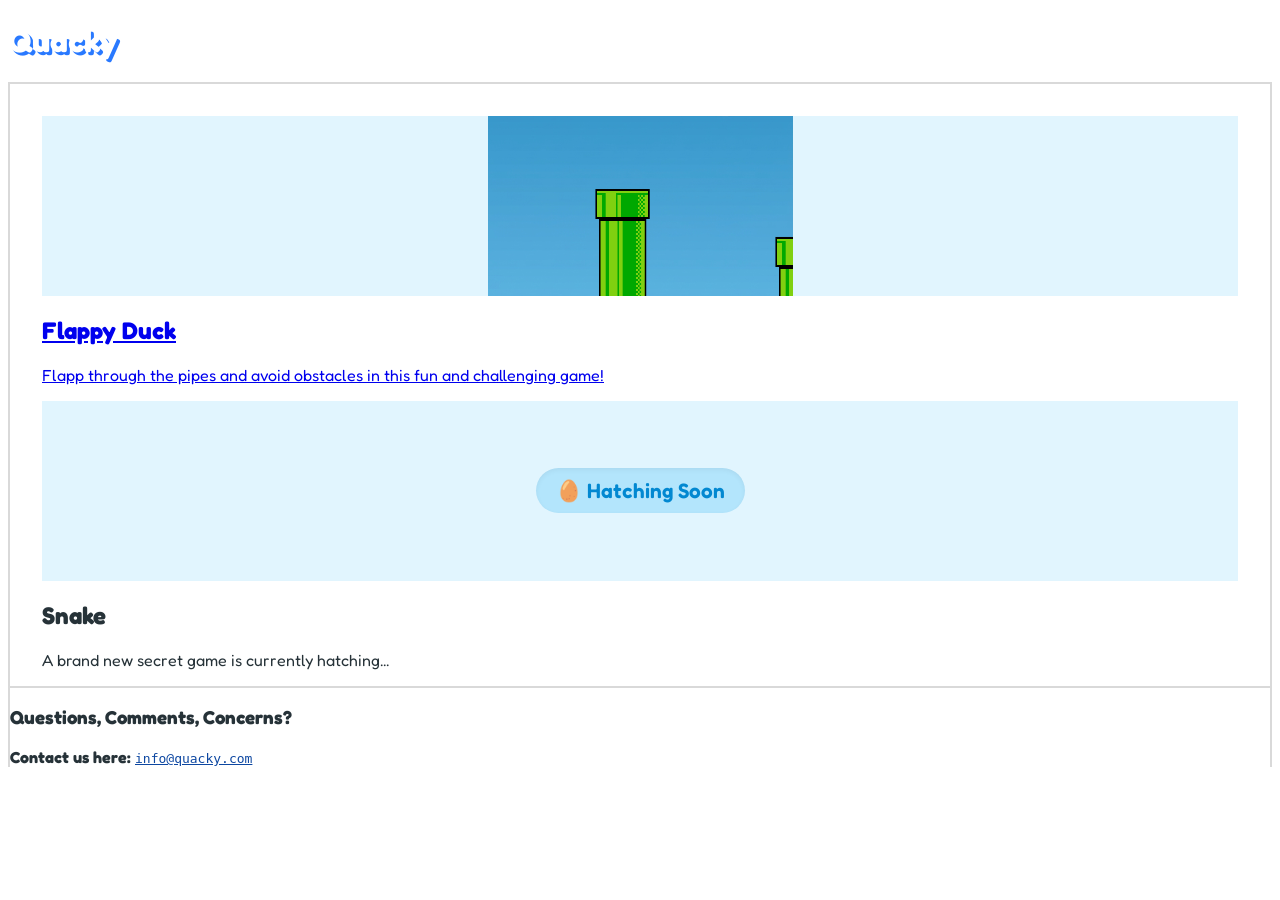
==== index.html @ d205bb03 "Initial Commit" ====
<!DOCTYPE html>
<html lang="en">
<head>
    <meta charset="UTF-8">
    <meta name="viewport" content="width=device-width, initial-scale=1.0">
    <title>Quacky</title>
    <link href="bootstrap-5.3.3-dist/css/bootstrap.min.css" rel="stylesheet">
    <script src="bootstrap-5.3.3-dist/js/bootstrap.bundle.min.js"></script>
    <link rel="stylesheet" href="main.css">
</head>
<body class="d-flex flex-column min-vh-100">

    <!-- Header / Banner -->
    <header class="text-center py-5">
        <h1 class="display-3 fw-bold text-primary drop-shadow">Quacky</h1>
    </header>

    <!-- Unified Frame Wrapper (Top, Left, and Right lines start here and go down to the contact line) -->
    <div class="container my-4 flex-grow-1 arcadeFrame d-flex flex-column">
        
        <!-- Main Game Grid Container -->
        <main class="my-4 flex-grow-1">
            <div class="row g-4 justify-content-center" id="gameGrid">
                <!-- Dynamic cards load here -->
            </div>
        </main>

        <!-- Footer / Contact Section (The top border here serves as the contact line where the side lines touch) -->
        <footer class="footerDivider text-center py-4 text-muted mt-auto">
            <h3 class="fw-bold text-primary">Questions, Comments, Concerns?</h3>
            <p class="mb-0 text-muted"><strong>Contact us here: </strong><code><a id="contactMail" href="mailto:info@quacky.com" class="text-decoration-underline">info@quacky.com</a></code></p>
        </footer>

    </div>

    <script src="main.js"></script>
</body>
</html>
---- main.css ----
/* ==========================================
   QUACKY ARCADE: Custom Kids Theme
   ========================================== */

@import url('https://fonts.googleapis.com/css2?family=Fredoka:wght@400;600;700&display=swap');

:root {
    --bs-body-bg: #76C0EC; /* Your custom light blue background */
}

body {
    font-family: 'Fredoka', cursive, sans-serif;
    color: #263238;
}

/* Header Text Styling */
header h1 {
    color: #ffffff !important;
    text-shadow: 3px 3px 0px #2979ff;
}

/* Footer Contact Link */
footer a#contactMail {
    color: #0d47a1 !important;
}

/* Game Image Wrapper */
/* Game Image Wrapper */
.gameImageWrapper {
    width: 100%;
    height: 180px;
    background-color: #e1f5fe;
    display: flex;
    align-items: center;
    justify-content: center;
    overflow: hidden;
}

/* Placeholder for Coming Soon */
.placeholderText {
    font-size: 1.3rem;
    font-weight: 600;
    color: #0288d1;
    background: #b3e5fc;
    padding: 10px 20px;
    border-radius: 50px;
    box-shadow: inset 0 2px 5px rgba(0,0,0,0.05);
}

/* Bouncy Hover Effect for Cards */
.gameCardHover {
    transition: transform 0.2s ease, box-shadow 0.2s ease, border-color 0.2s ease;
}

.gameCardHover:hover {
    transform: translateY(-8px) scale(1.02);
    box-shadow: 0 1rem 3rem rgba(0,0,0,0.2) !important;
    border-color: #ffffff !important;
}

/* ==========================================
   LAYOUT BORDERS & DIVIDERS
   ========================================== */

/* The outer frame holding the top, left, and right lines */
.arcadeFrame {
    border-top: 2px solid rgba(0, 0, 0, 0.15);
    border-left: 2px solid rgba(0, 0, 0, 0.15);
    border-right: 2px solid rgba(0, 0, 0, 0.15);
    padding-top: 2rem;
    padding-left: 2rem;
    padding-right: 2rem;
}

/* The contact line at the top of the footer where the side lines terminate */
.footerDivider {
    border-top: 2px solid rgba(0, 0, 0, 0.15);
    width: 100%;
    margin-left: -2rem; /* Expands the line to touch the left and right borders */
    width: calc(100% + 4rem); /* Matches the wrapper padding */
}
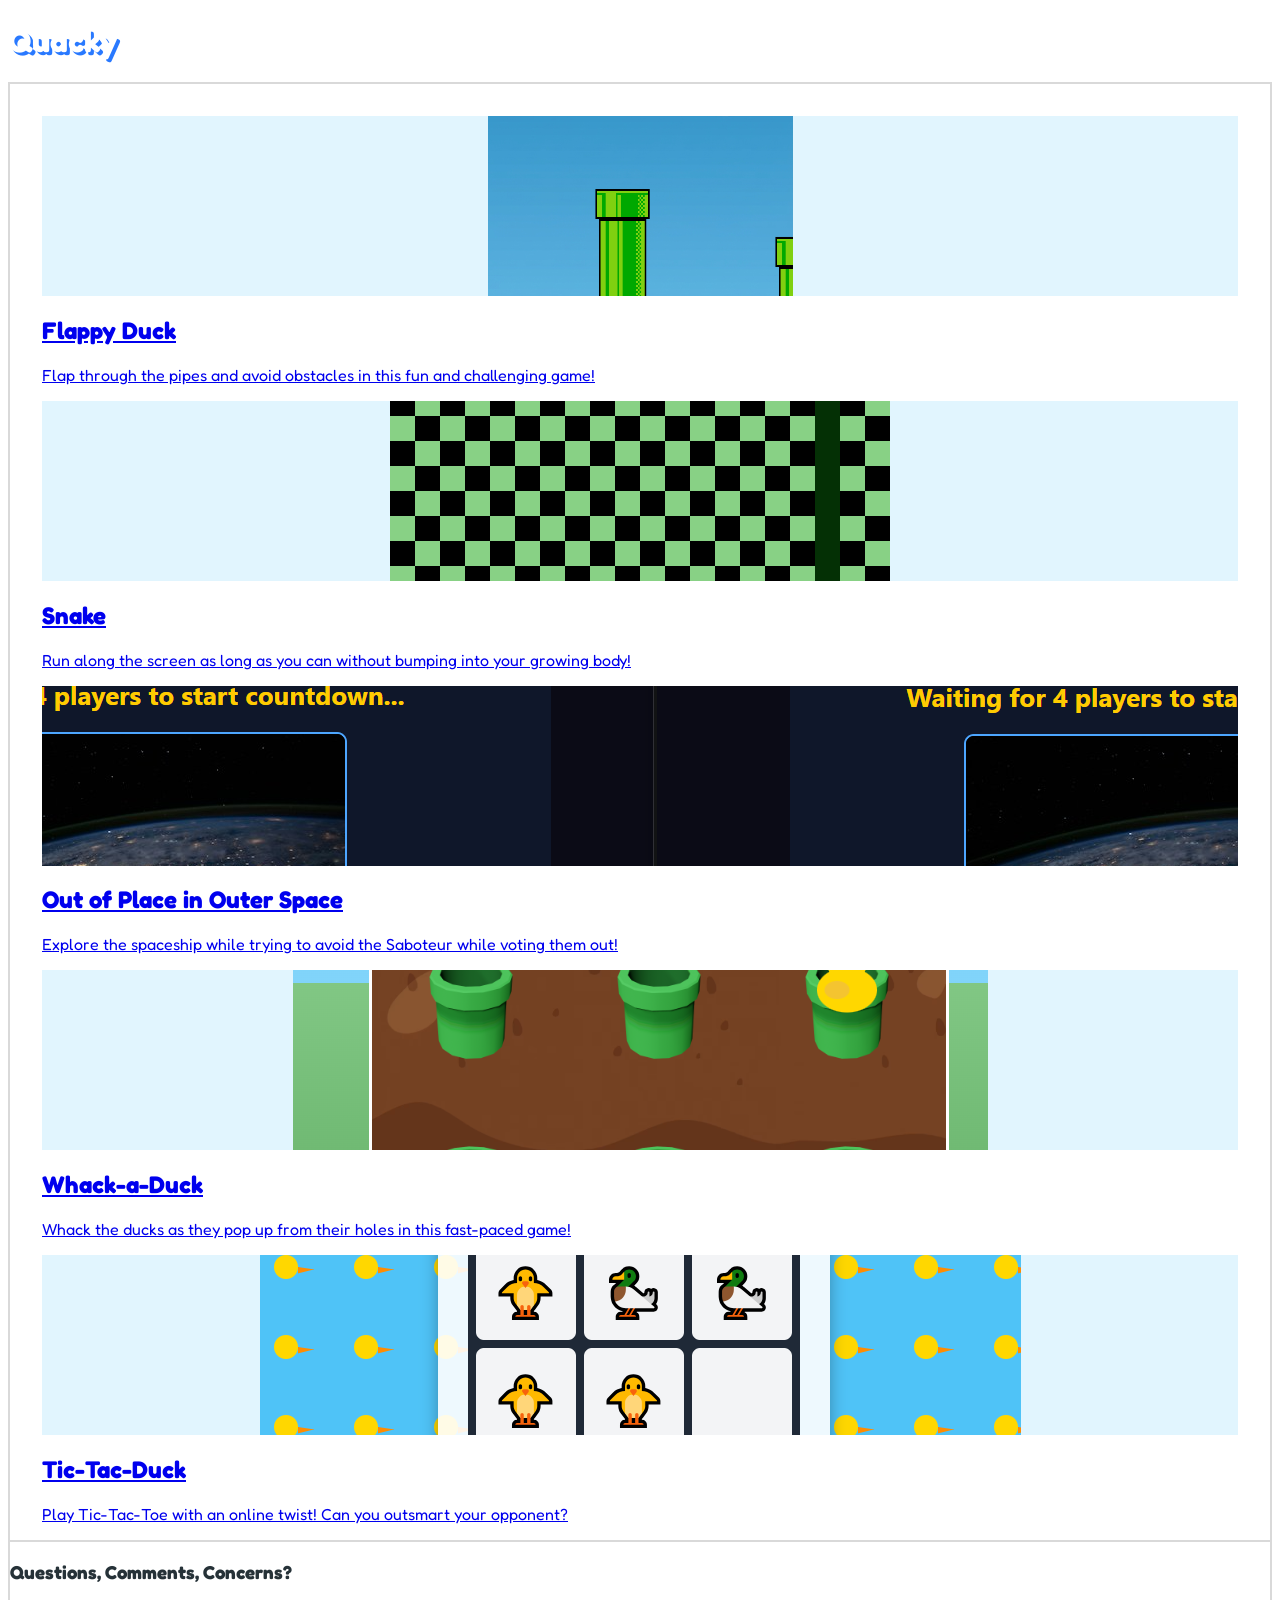
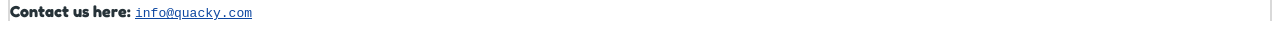
==== commit 23988ce6: "Pre-Publishing Version 2.0" ====
--- a/index.html
+++ b/index.html
@@ -4,8 +4,8 @@
     <meta charset="UTF-8">
     <meta name="viewport" content="width=device-width, initial-scale=1.0">
     <title>Quacky</title>
-    <link href="bootstrap-5.3.3-dist/css/bootstrap.min.css" rel="stylesheet">
-    <script src="bootstrap-5.3.3-dist/js/bootstrap.bundle.min.js"></script>
+    <link href="/bootstrap-5.3.3-dist/css/bootstrap.min.css" rel="stylesheet">
+    <script src="/bootstrap-5.3.3-dist/js/bootstrap.bundle.min.js"></script>
     <link rel="stylesheet" href="main.css">
 </head>
 <body class="d-flex flex-column min-vh-100">
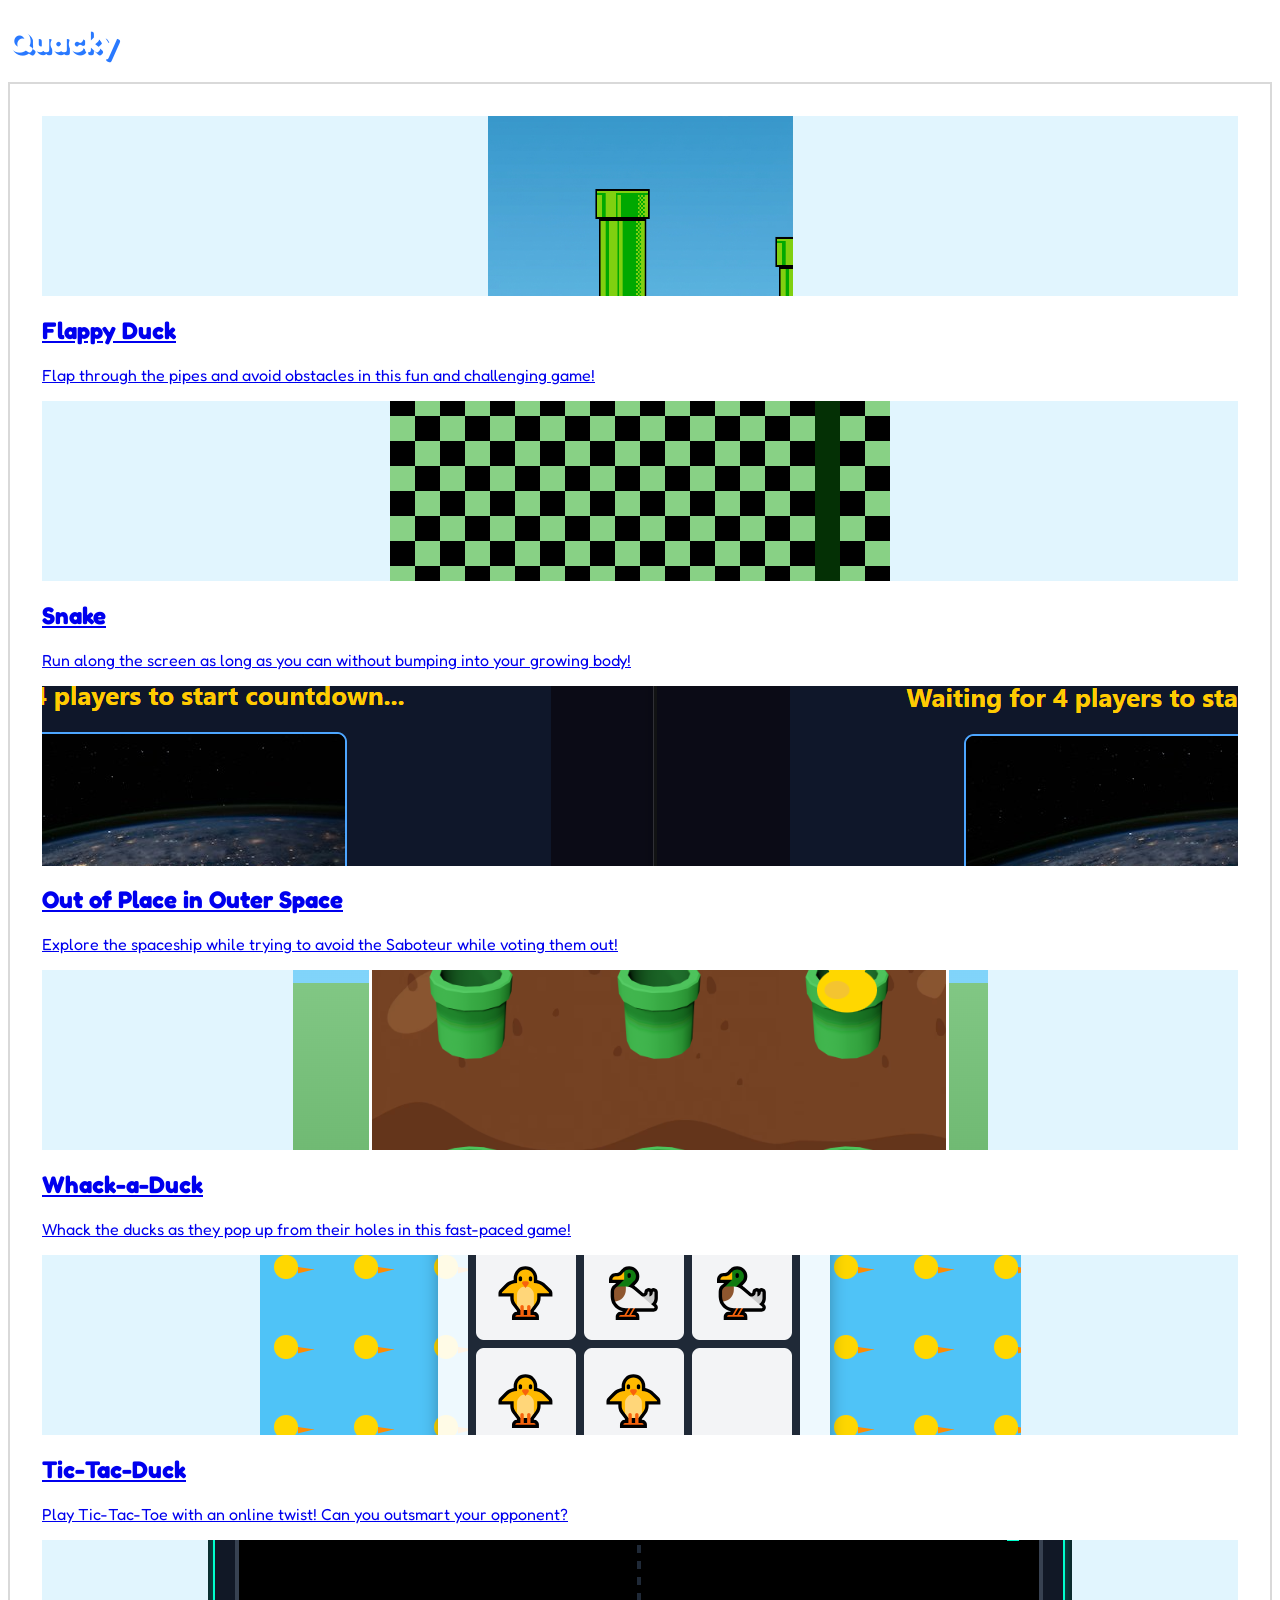
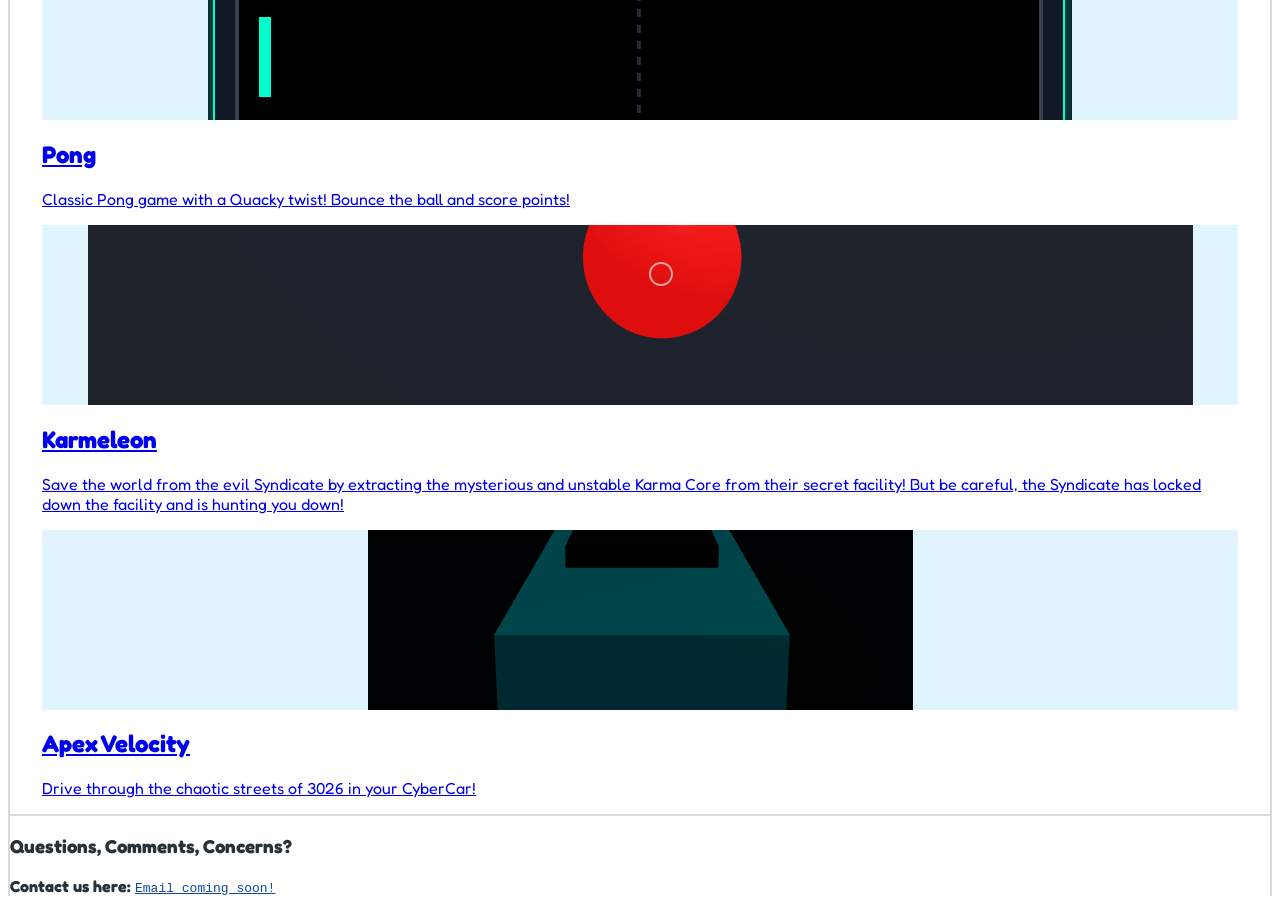
==== commit c6086f69: "Published Version 1.0" ====
--- a/index.html
+++ b/index.html
@@ -7,6 +7,7 @@
     <link href="/bootstrap-5.3.3-dist/css/bootstrap.min.css" rel="stylesheet">
     <script src="/bootstrap-5.3.3-dist/js/bootstrap.bundle.min.js"></script>
     <link rel="stylesheet" href="main.css">
+    <link rel="icon" type="image/svg+xml" href="data:image/svg+xml;utf8,<svg xmlns='http://www.w3.org/2000/svg' viewBox='0 0 64 64'><circle cx='32' cy='32' r='30' fill='%234fc3f7' stroke='%23ffffff' stroke-width='3'/><circle cx='32' cy='34' r='16' fill='%23FFD700'/><path d='M 46 32 C 52 32, 54 35, 46 38 Z' fill='%23FF8C00'/><circle cx='38' cy='28' r='2.5' fill='%23000000'/><circle cx='39' cy='27' r='0.8' fill='%23ffffff'/></svg>">
 </head>
 <body class="d-flex flex-column min-vh-100">
 
@@ -28,7 +29,7 @@
         <!-- Footer / Contact Section (The top border here serves as the contact line where the side lines touch) -->
         <footer class="footerDivider text-center py-4 text-muted mt-auto">
             <h3 class="fw-bold text-primary">Questions, Comments, Concerns?</h3>
-            <p class="mb-0 text-muted"><strong>Contact us here: </strong><code><a id="contactMail" href="mailto:info@quacky.com" class="text-decoration-underline">info@quacky.com</a></code></p>
+            <p class="mb-0 text-muted"><strong>Contact us here: </strong><code><a id="contactMail" href="#" class="text-decoration-underline">Email coming soon!</a></code></p>
         </footer>
 
     </div>
--- a/main.css
+++ b/main.css
@@ -1,5 +1,5 @@
 /* ==========================================
-   QUACKY ARCADE: Custom Kids Theme
+   QUACKY ARCADE: CSS STYLES
    ========================================== */
 
 @import url('https://fonts.googleapis.com/css2?family=Fredoka:wght@400;600;700&display=swap');
@@ -23,8 +23,6 @@
 footer a#contactMail {
     color: #0d47a1 !important;
 }
-
-/* Game Image Wrapper */
 /* Game Image Wrapper */
 .gameImageWrapper {
     width: 100%;
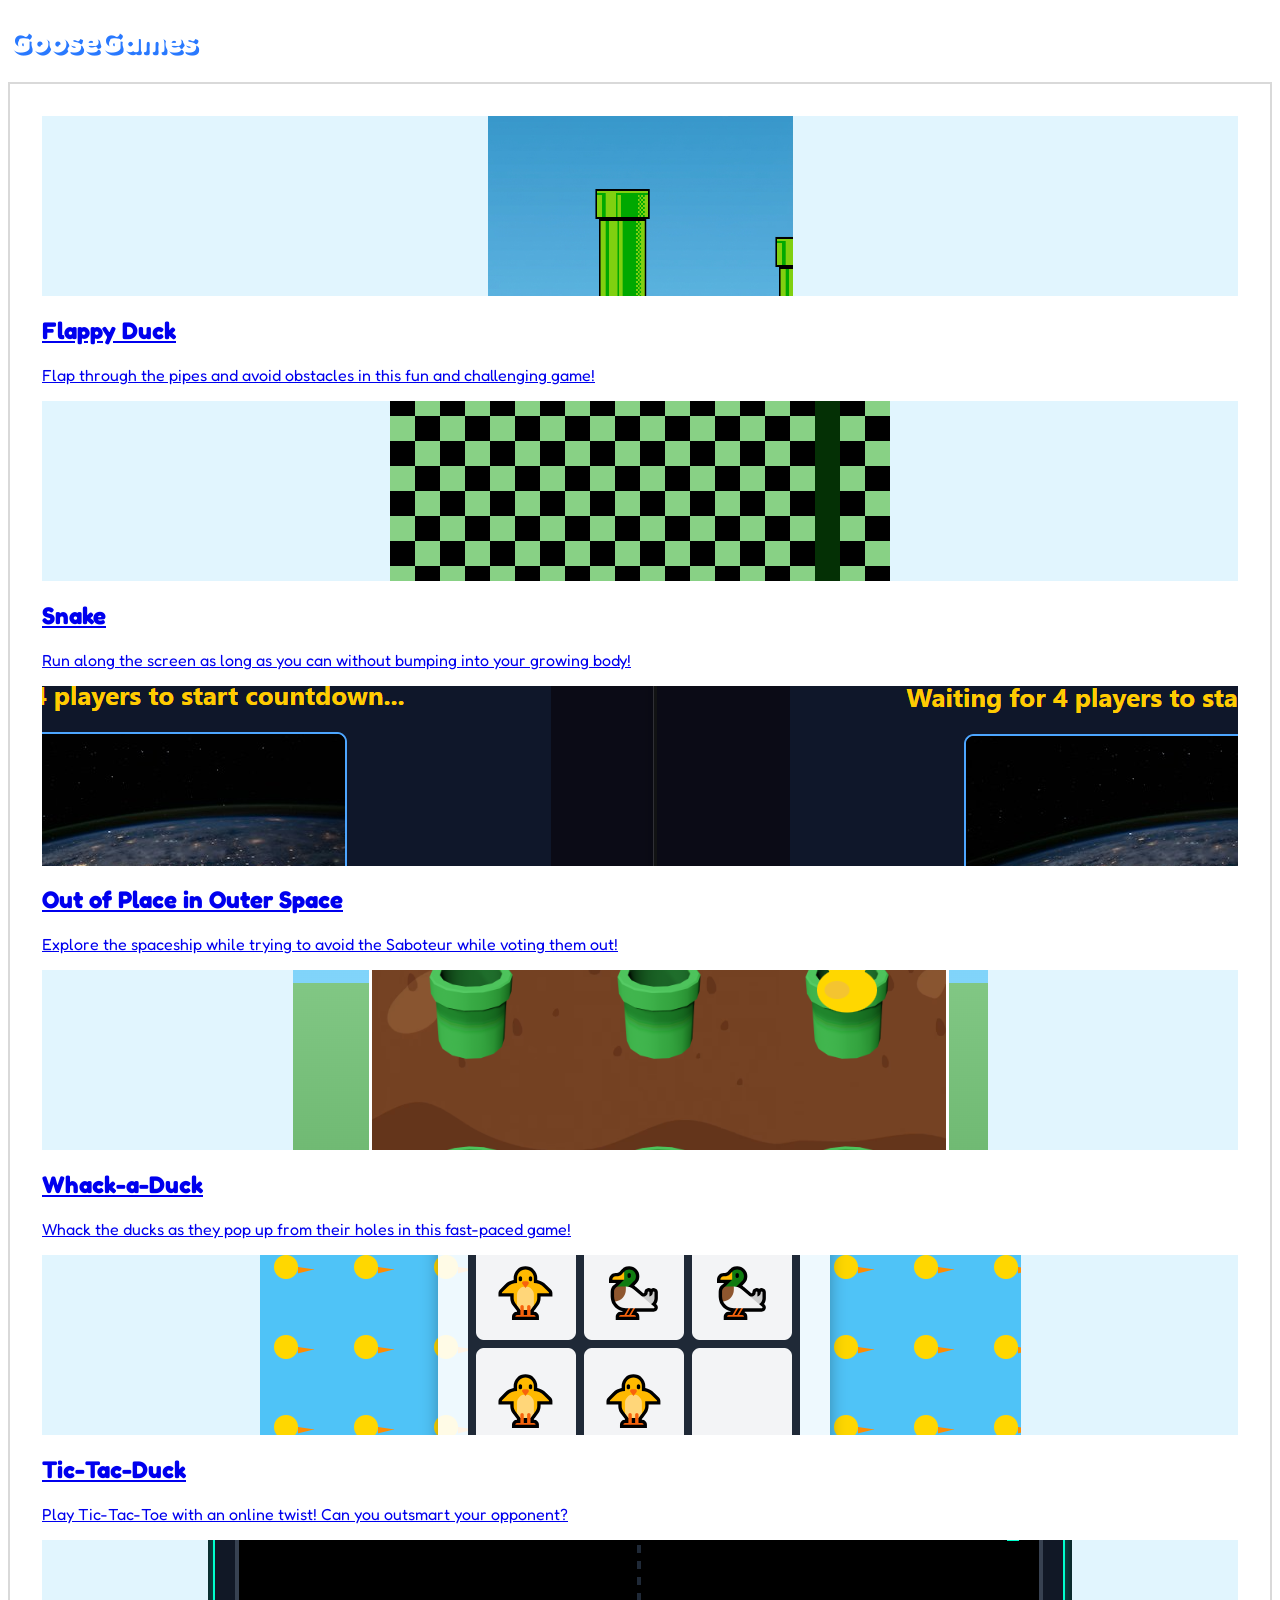
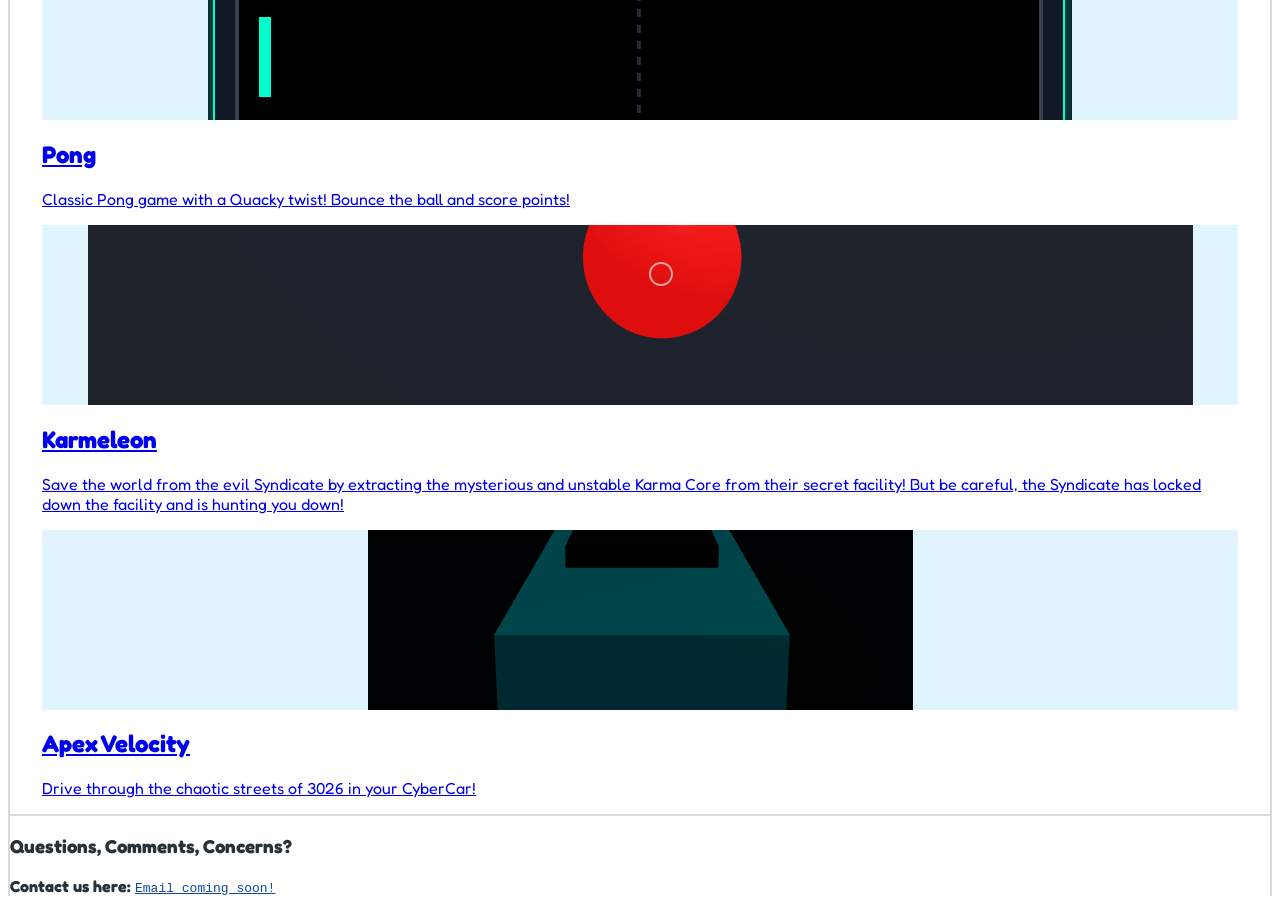
==== commit e3397a9f: "Site Version 2.0" ====
--- a/index.html
+++ b/index.html
@@ -3,7 +3,7 @@
 <head>
     <meta charset="UTF-8">
     <meta name="viewport" content="width=device-width, initial-scale=1.0">
-    <title>Quacky</title>
+    <title>GooseGames</title>
     <link href="/bootstrap-5.3.3-dist/css/bootstrap.min.css" rel="stylesheet">
     <script src="/bootstrap-5.3.3-dist/js/bootstrap.bundle.min.js"></script>
     <link rel="stylesheet" href="main.css">
@@ -13,7 +13,7 @@
 
     <!-- Header / Banner -->
     <header class="text-center py-5">
-        <h1 class="display-3 fw-bold text-primary drop-shadow">Quacky</h1>
+        <h1 class="display-3 fw-bold text-primary drop-shadow">GooseGames</h1>
     </header>
 
     <!-- Unified Frame Wrapper (Top, Left, and Right lines start here and go down to the contact line) -->
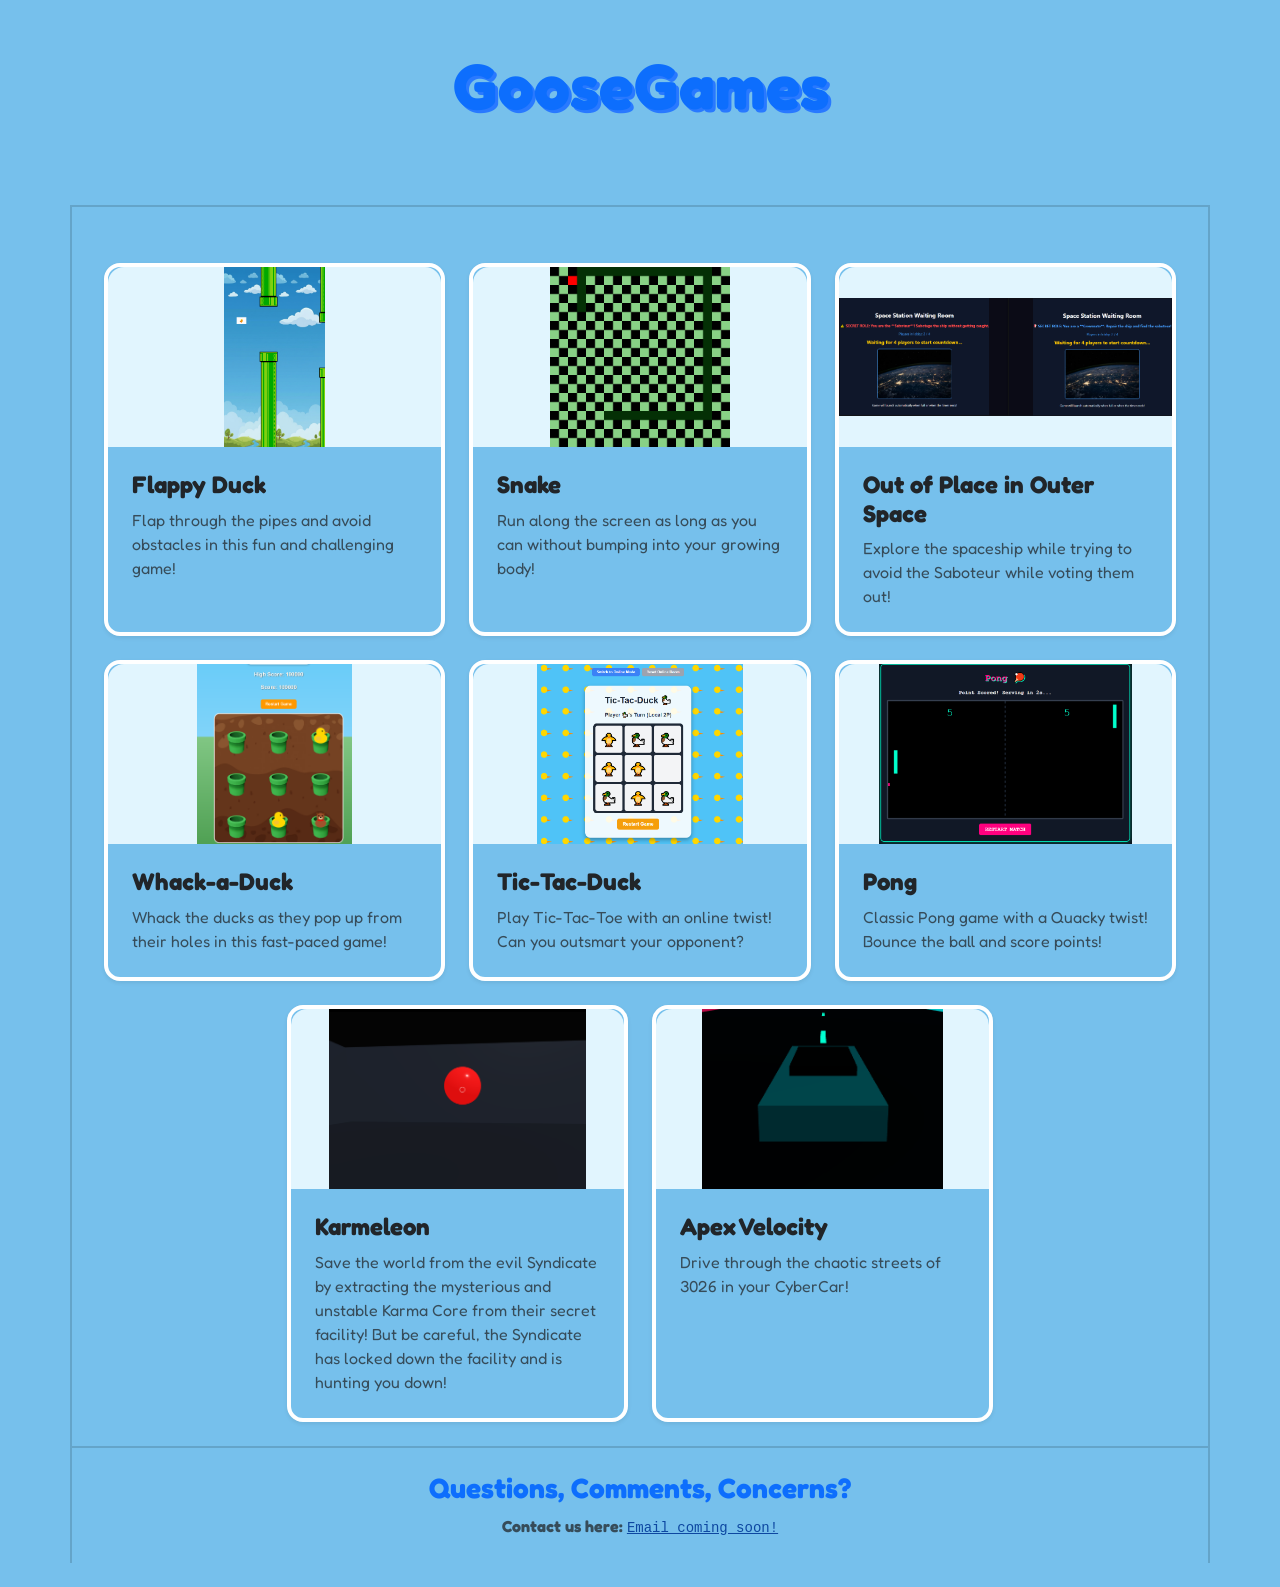
==== commit 5bad8377: "Site Version 4.0" ====
--- a/index.html
+++ b/index.html
@@ -4,8 +4,8 @@
     <meta charset="UTF-8">
     <meta name="viewport" content="width=device-width, initial-scale=1.0">
     <title>GooseGames</title>
-    <link href="/bootstrap-5.3.3-dist/css/bootstrap.min.css" rel="stylesheet">
-    <script src="/bootstrap-5.3.3-dist/js/bootstrap.bundle.min.js"></script>
+<link href="https://cdn.jsdelivr.net/npm/bootstrap@5.3.3/dist/css/bootstrap.min.css" rel="stylesheet" crossorigin="anonymous">
+<script src="https://cdn.jsdelivr.net/npm/bootstrap@5.3.3/dist/js/bootstrap.bundle.min.js" crossorigin="anonymous"></script>
     <link rel="stylesheet" href="main.css">
     <link rel="icon" type="image/svg+xml" href="data:image/svg+xml;utf8,<svg xmlns='http://www.w3.org/2000/svg' viewBox='0 0 64 64'><circle cx='32' cy='32' r='30' fill='%234fc3f7' stroke='%23ffffff' stroke-width='3'/><circle cx='32' cy='34' r='16' fill='%23FFD700'/><path d='M 46 32 C 52 32, 54 35, 46 38 Z' fill='%23FF8C00'/><circle cx='38' cy='28' r='2.5' fill='%23000000'/><circle cx='39' cy='27' r='0.8' fill='%23ffffff'/></svg>">
 </head>
